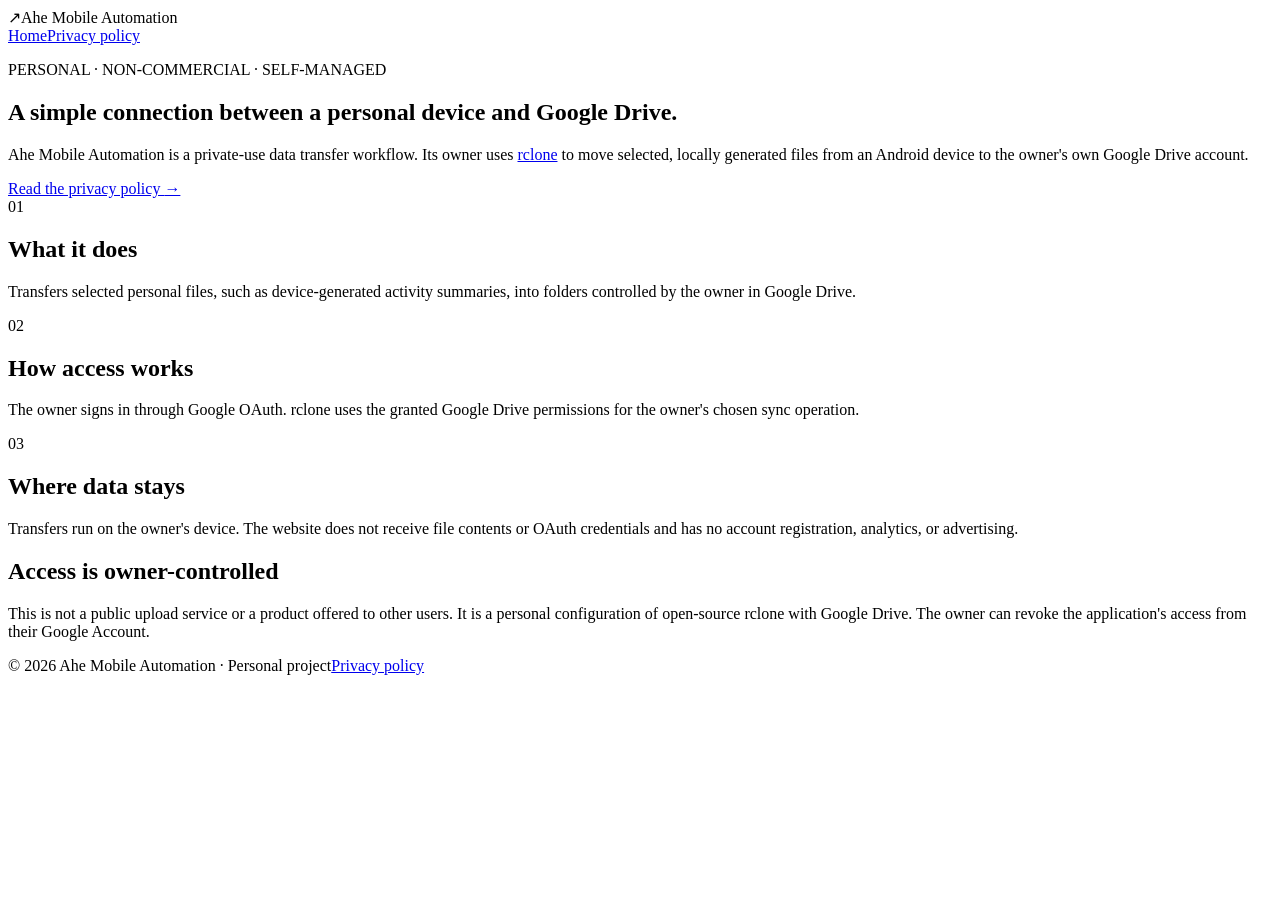
==== docs/index.html @ 61b06472 "Add private OAuth branding website: docs/index.html" ====
<!doctype html>
<html lang="en">
<head>
  <meta charset="utf-8">
  <meta name="viewport" content="width=device-width, initial-scale=1">
  <meta name="color-scheme" content="light">
  <meta name="description" content="Ahe Mobile Automation is a personal, non-commercial workflow for transferring files from an owner's device to their own Google Drive using rclone.">
  <title>Ahe Mobile Automation | Personal Google Drive Sync</title>
  <link rel="stylesheet" href="style.css">
</head>
<body>
  <main class="wrap">
    <header class="masthead">
      <div class="brand"><span class="mark" aria-hidden="true">↗</span><span>Ahe Mobile Automation</span></div>
      <nav aria-label="Site navigation"><a href="index.html" aria-current="page">Home</a><a href="privacy.html">Privacy policy</a></nav>
    </header>

    <section class="hero" aria-labelledby="hero-title">
      <p class="eyebrow">PERSONAL · NON-COMMERCIAL · SELF-MANAGED</p>
      <h1 id="hero-title">A simple connection between a personal device and Google Drive.</h1>
      <p class="lede">Ahe Mobile Automation is a private-use data transfer workflow. Its owner uses <a href="https://rclone.org/" rel="noopener noreferrer">rclone</a> to move selected, locally generated files from an Android device to the owner's own Google Drive account.</p>
      <a class="button" href="privacy.html">Read the privacy policy <span aria-hidden="true">→</span></a>
    </section>

    <section class="info-grid" aria-label="About this workflow">
      <article class="panel"><div class="panel-icon" aria-hidden="true">01</div><h2>What it does</h2><p>Transfers selected personal files, such as device-generated activity summaries, into folders controlled by the owner in Google Drive.</p></article>
      <article class="panel"><div class="panel-icon" aria-hidden="true">02</div><h2>How access works</h2><p>The owner signs in through Google OAuth. rclone uses the granted Google Drive permissions for the owner's chosen sync operation.</p></article>
      <article class="panel"><div class="panel-icon" aria-hidden="true">03</div><h2>Where data stays</h2><p>Transfers run on the owner's device. The website does not receive file contents or OAuth credentials and has no account registration, analytics, or advertising.</p></article>
    </section>

    <section class="note" aria-labelledby="access-title"><h2 id="access-title">Access is owner-controlled</h2><p>This is not a public upload service or a product offered to other users. It is a personal configuration of open-source rclone with Google Drive. The owner can revoke the application's access from their Google Account.</p></section>
    <footer><span>© 2026 Ahe Mobile Automation · Personal project</span><a href="privacy.html">Privacy policy</a></footer>
  </main>
</body>
</html>
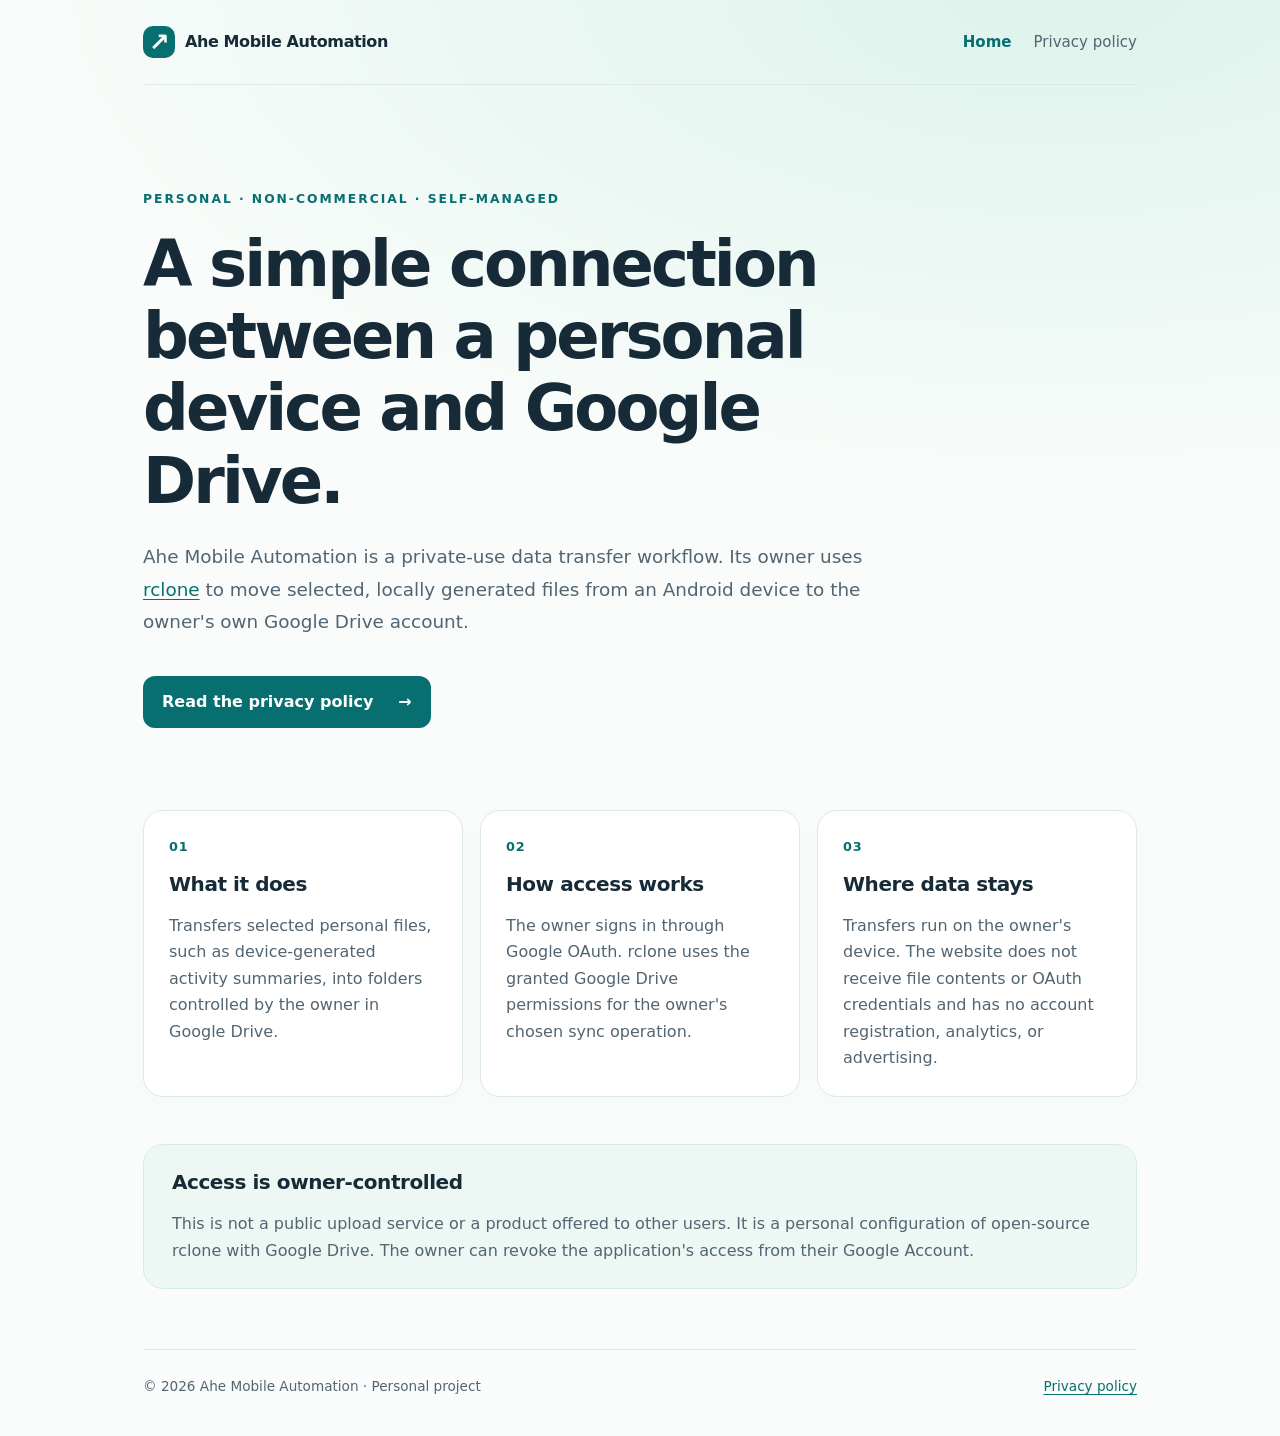
==== commit a42c062b: "Match canonical site source including final newline" ====
--- a/docs/index.html
+++ b/docs/index.html
@@ -32,4 +32,4 @@
     <footer><span>© 2026 Ahe Mobile Automation · Personal project</span><a href="privacy.html">Privacy policy</a></footer>
   </main>
 </body>
-</html>+</html>
--- a/docs/style.css
+++ b/docs/style.css
@@ -0,0 +1,34 @@
+:root{color-scheme:light;--ink:#172a37;--muted:#526573;--line:#dce8e9;--teal:#086f70;--cream:#f9fcfa;--panel:#ffffff}
+*{box-sizing:border-box}
+html{font-family:Inter,ui-sans-serif,system-ui,-apple-system,BlinkMacSystemFont,"Segoe UI",sans-serif;line-height:1.65}
+body{margin:0;color:var(--ink);background:radial-gradient(ellipse 85% 36% at 83% -1%,#ddf3ec 0%,transparent 100%),var(--cream)}
+a{color:var(--teal);text-decoration-thickness:1px;text-underline-offset:3px}
+a:hover{text-decoration-thickness:2px}
+a:focus-visible{outline:3px solid #eaa345;outline-offset:3px}
+.wrap{max-width:1050px;margin:auto;padding:0 28px}
+.masthead{display:flex;justify-content:space-between;align-items:center;gap:18px;border-bottom:1px solid var(--line);padding:26px 0}
+.brand{display:flex;align-items:center;gap:10px;font-weight:750;letter-spacing:-.025em}
+.mark{width:32px;height:32px;border-radius:10px;background:var(--teal);color:white;display:grid;place-items:center;font-size:25px;line-height:1}
+nav{display:flex;gap:22px;font-size:.94rem}nav a{text-decoration:none;color:var(--muted)}nav a[aria-current]{font-weight:700;color:var(--teal)}
+.hero{padding:92px 0 56px;max-width:795px}
+.eyebrow{color:var(--teal);letter-spacing:.16em;font-weight:780;font-size:.77rem}
+h1{font-size:clamp(2.2rem,5.7vw,4rem);line-height:1.13;letter-spacing:-.045em;margin:18px 0 24px;font-weight:790}
+.lede{font-size:1.15rem;line-height:1.78;max-width:750px;color:var(--muted)}
+.button{display:inline-flex;align-items:center;gap:25px;background:var(--teal);color:white;text-decoration:none;padding:13px 19px;border-radius:12px;margin-top:18px;font-weight:700}
+.button:hover{background:#075859}
+.info-grid{display:grid;grid-template-columns:repeat(3,minmax(0,1fr));gap:17px;padding:26px 0 47px}
+.panel{background:var(--panel);border:1px solid var(--line);border-radius:20px;padding:25px;box-shadow:0 6px 25px rgba(13,78,76,.025)}
+.panel-icon{font-weight:800;color:var(--teal);font-size:.8rem;letter-spacing:.07em}
+h2{font-size:1.25rem;line-height:1.3;letter-spacing:-.022em;margin:14px 0 10px}
+.panel p,.note p{color:var(--muted);margin-bottom:0}
+.note{background:#edf7f3;border:1px solid #d6ebe3;border-radius:20px;padding:24px 28px;margin:0 0 60px}
+.note h2{margin-top:0}
+.policy{max-width:770px;margin:70px auto 95px}
+.policy h1{font-size:clamp(2.4rem,5vw,3.4rem);margin-bottom:4px}
+.policy .updated{color:var(--muted);font-size:.92rem;margin:0 0 40px}
+.policy p{color:#405562;line-height:1.85}
+.policy h2{margin-top:38px;font-size:1.22rem}
+code{font-size:.9em;overflow-wrap:anywhere;background:#e9f3f1;padding:3px 5px;border-radius:5px}
+footer{border-top:1px solid var(--line);padding:25px 0 38px;color:var(--muted);font-size:.85rem;display:flex;justify-content:space-between;gap:16px}
+@media(max-width:720px){.wrap{padding:0 20px}.masthead{align-items:flex-start;flex-direction:column;padding:20px 0}nav{gap:17px}.hero{padding:57px 0 25px}.info-grid{grid-template-columns:1fr;padding:15px 0 30px}.panel{padding:20px}.note{padding:21px;margin-bottom:35px}.policy{margin:45px auto 60px}footer{flex-direction:column;gap:5px}}
+@media(prefers-reduced-motion:no-preference){.button{transition:background-color .15s ease}}
